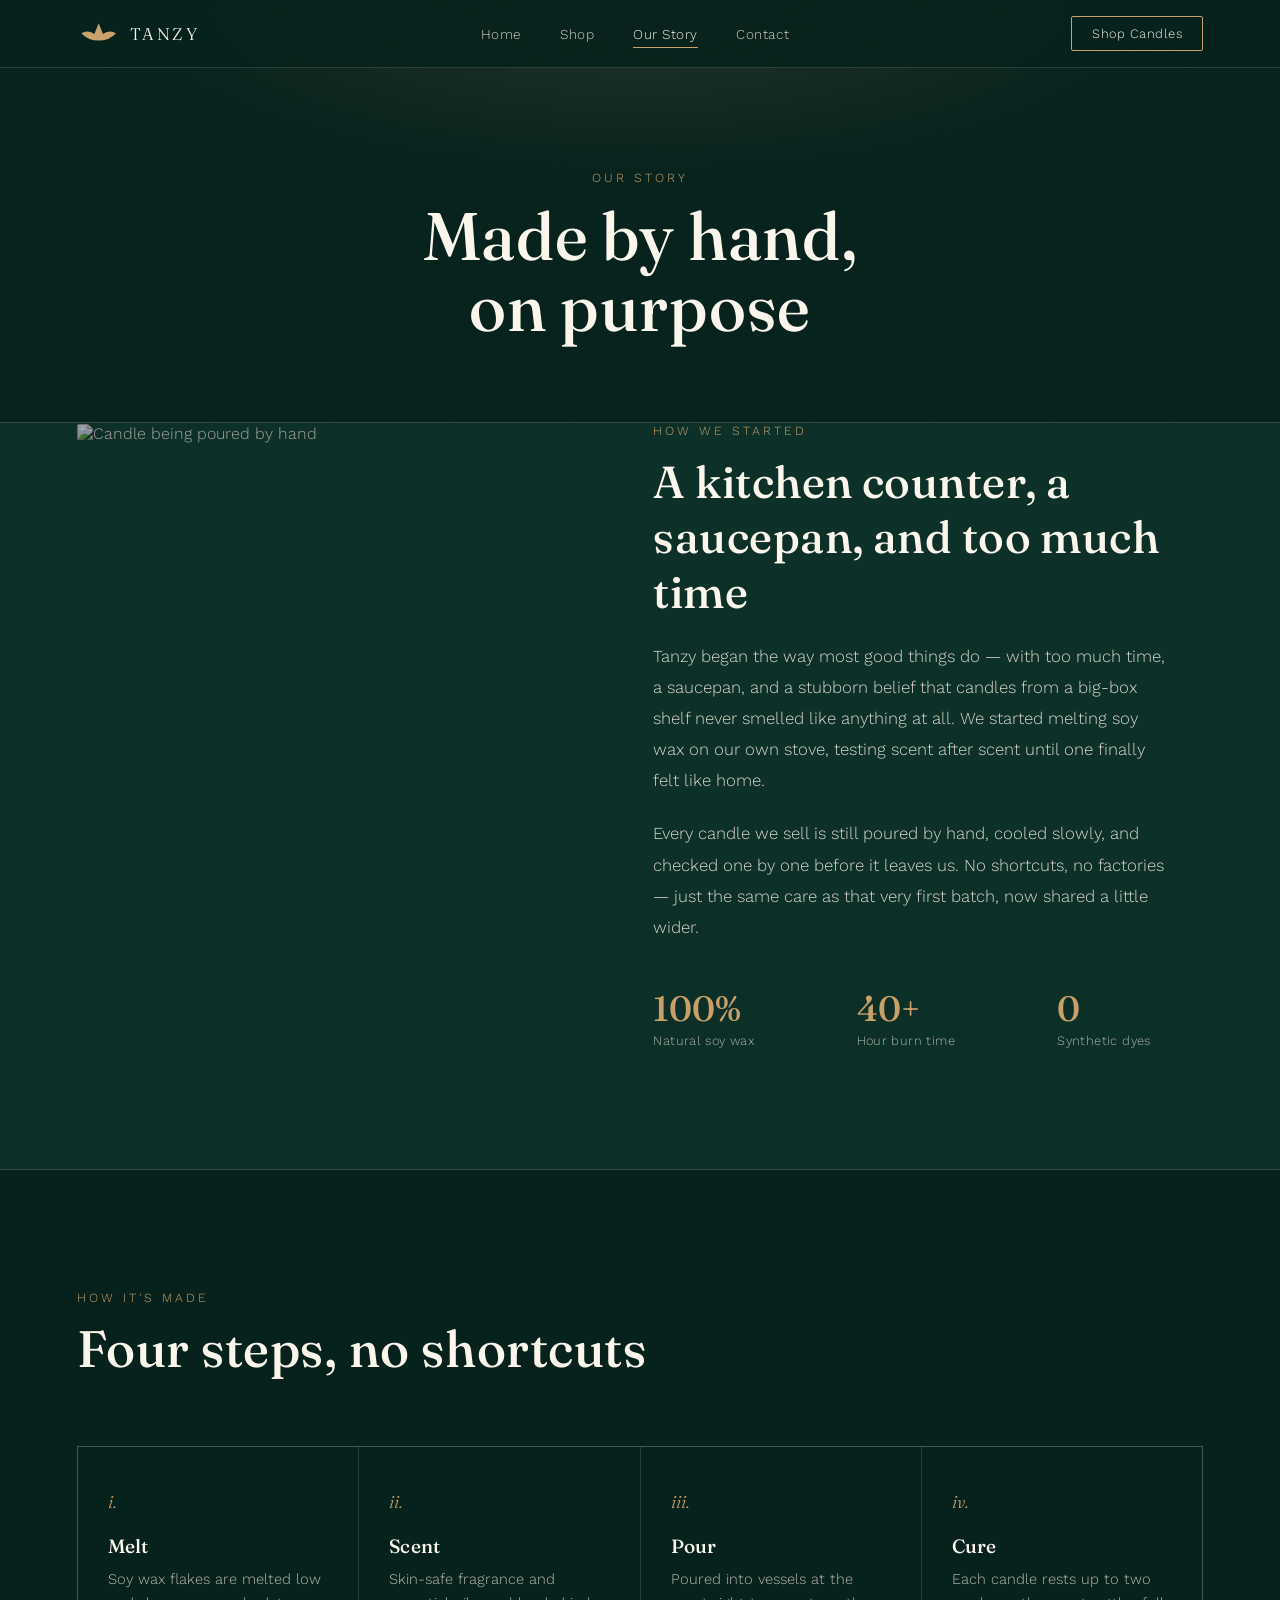
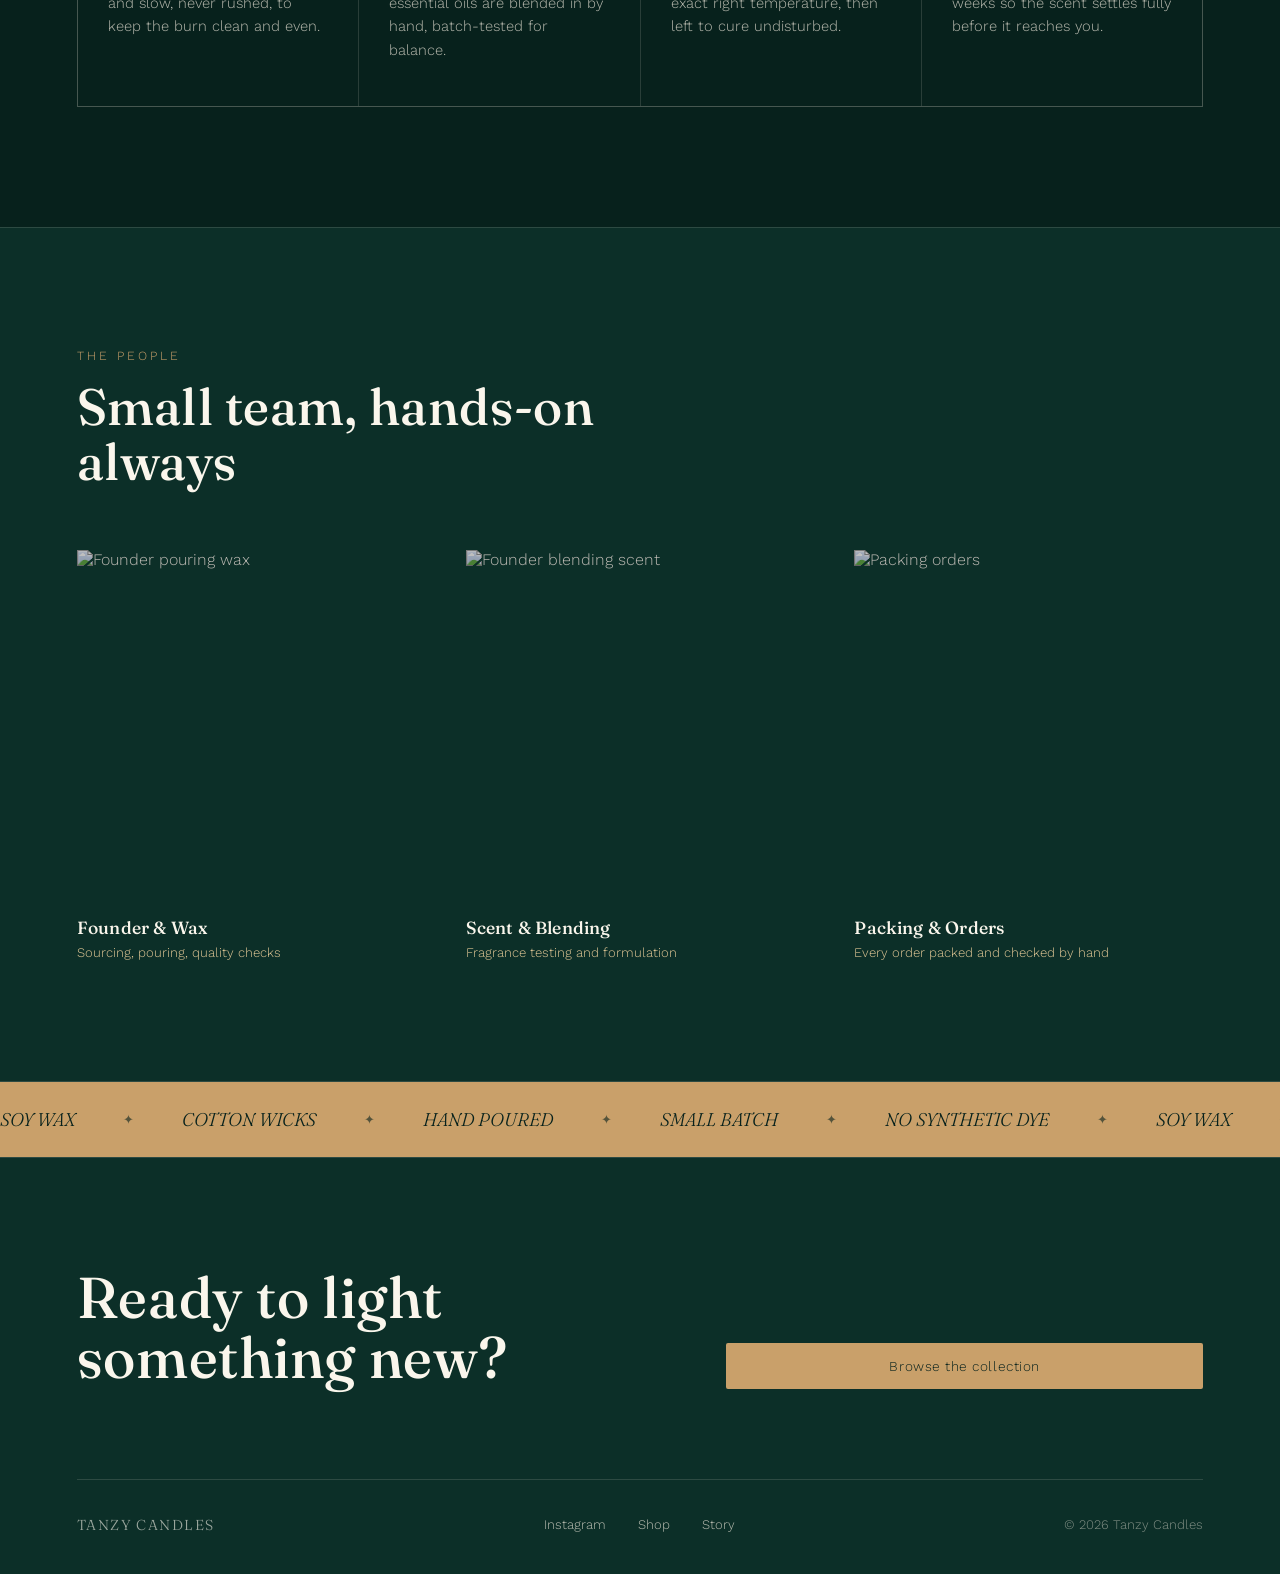
==== about.html @ 4bee4db2 "initial commit" ====
<!DOCTYPE html>
<html lang="en">
<head>
<meta charset="UTF-8">
<meta name="viewport" content="width=device-width, initial-scale=1.0">
<title>Our Story — Tanzy Candles</title>
<link rel="preconnect" href="https://fonts.googleapis.com">
<link href="https://fonts.googleapis.com/css2?family=Fraunces:opsz,wght@9..144,300;9..144,400;9..144,500;9..144,600&family=Work+Sans:wght@300;400;500&display=swap" rel="stylesheet">
<link rel="stylesheet" href="style.css">
</head>
<body>
<div class="grain"></div>

<nav id="nav" class="solid">
  <div class="brand">
    <svg viewBox="0 0 100 60" fill="none" xmlns="http://www.w3.org/2000/svg"><path d="M50 5 L60 30 Q75 20 90 28 Q75 45 50 45 Q25 45 10 28 Q25 20 40 30 Z" fill="#c9a06a"/></svg>
    TANZY
  </div>
  <div class="navlinks">
    <a href="index.html">Home</a>
    <a href="shop.html">Shop</a>
    <a href="about.html" class="active">Our Story</a>
    <a href="contact.html">Contact</a>
  </div>
  <a class="navcta" href="shop.html">Shop Candles</a>
</nav>

<div class="pagehead">
  <div class="kicker">OUR STORY</div>
  <h1>Made by hand,<br>on purpose</h1>
</div>

<section class="story" style="padding-top:0;">
  <div class="story-visual">
    <img src="https://picsum.photos/seed/tanzy-workshop/800/1000" alt="Candle being poured by hand">
  </div>
  <div class="story-copy">
    <div class="kicker">HOW WE STARTED</div>
    <h2 style="font-size:clamp(2rem,3.6vw,2.8rem);">A kitchen counter, a saucepan, and too much time</h2>
    <p>Tanzy began the way most good things do — with too much time, a saucepan, and a stubborn belief that candles from a big-box shelf never smelled like anything at all. We started melting soy wax on our own stove, testing scent after scent until one finally felt like home.</p>
    <p>Every candle we sell is still poured by hand, cooled slowly, and checked one by one before it leaves us. No shortcuts, no factories — just the same care as that very first batch, now shared a little wider.</p>
    <div class="story-stats">
      <div class="stat"><b>100%</b><span>Natural soy wax</span></div>
      <div class="stat"><b>40+</b><span>Hour burn time</span></div>
      <div class="stat"><b>0</b><span>Synthetic dyes</span></div>
    </div>
  </div>
</section>

<section id="process">
  <div class="section-head">
    <div class="kicker">HOW IT'S MADE</div>
    <h2>Four steps, no shortcuts</h2>
  </div>
  <div class="process-grid">
    <div class="process-item">
      <span class="process-num">i.</span>
      <h3>Melt</h3>
      <p>Soy wax flakes are melted low and slow, never rushed, to keep the burn clean and even.</p>
    </div>
    <div class="process-item">
      <span class="process-num">ii.</span>
      <h3>Scent</h3>
      <p>Skin-safe fragrance and essential oils are blended in by hand, batch-tested for balance.</p>
    </div>
    <div class="process-item">
      <span class="process-num">iii.</span>
      <h3>Pour</h3>
      <p>Poured into vessels at the exact right temperature, then left to cure undisturbed.</p>
    </div>
    <div class="process-item">
      <span class="process-num">iv.</span>
      <h3>Cure</h3>
      <p>Each candle rests up to two weeks so the scent settles fully before it reaches you.</p>
    </div>
  </div>
</section>

<section style="background:var(--pine); border-top:1px solid var(--line); border-bottom:1px solid var(--line);">
  <div class="section-head">
    <div class="kicker">THE PEOPLE</div>
    <h2>Small team, hands-on always</h2>
  </div>
  <div class="team-grid">
    <div class="team-card">
      <img src="https://picsum.photos/seed/tanzy-founder1/500/500" alt="Founder pouring wax">
      <h3>Founder & Wax</h3>
      <span>Sourcing, pouring, quality checks</span>
    </div>
    <div class="team-card">
      <img src="https://picsum.photos/seed/tanzy-founder2/500/500" alt="Founder blending scent">
      <h3>Scent & Blending</h3>
      <span>Fragrance testing and formulation</span>
    </div>
    <div class="team-card">
      <img src="https://picsum.photos/seed/tanzy-founder3/500/500" alt="Packing orders">
      <h3>Packing & Orders</h3>
      <span>Every order packed and checked by hand</span>
    </div>
  </div>
</section>

<div class="strip">
  <div class="strip-track">
    <span>SOY WAX</span><span>COTTON WICKS</span><span>HAND POURED</span><span>SMALL BATCH</span><span>NO SYNTHETIC DYE</span>
    <span>SOY WAX</span><span>COTTON WICKS</span><span>HAND POURED</span><span>SMALL BATCH</span><span>NO SYNTHETIC DYE</span>
  </div>
</div>

<footer>
  <div class="footer-cta">
    <h2>Ready to light<br>something new?</h2>
    <div class="footer-form">
      <a href="shop.html" class="btn-solid" style="text-align:center;">Browse the collection</a>
    </div>
  </div>
  <div class="footer-bottom">
    <div class="footer-brand">TANZY CANDLES</div>
    <div class="footer-links">
      <a href="https://www.instagram.com/tanzy_candle/" target="_blank" rel="noopener">Instagram</a>
      <a href="shop.html">Shop</a>
      <a href="about.html">Story</a>
    </div>
    <div class="footer-links" style="opacity:0.5;">© 2026 Tanzy Candles</div>
  </div>
</footer>

<script>
  const nav = document.getElementById('nav');
  window.addEventListener('scroll', () => nav.classList.toggle('scrolled', window.scrollY > 40));
</script>
</body>
</html>
---- style.css ----
:root{
  --pine-deep:#07211c;
  --pine:#0c2f28;
  --pine-light:#154438;
  --gold:#c9a06a;
  --gold-soft:#e2c896;
  --cream:#f4ede0;
  --ivory:#faf6ec;
  --ember:#d9793f;
  --line: rgba(244,237,224,0.14);
}
*{margin:0;padding:0;box-sizing:border-box;}
html{scroll-behavior:smooth;}
body{
  background:var(--pine-deep);
  color:var(--ivory);
  font-family:'Work Sans', sans-serif;
  font-weight:300;
  overflow-x:hidden;
}
h1,h2,h3,.display{
  font-family:'Fraunces', serif;
  font-weight:500;
  letter-spacing:0.01em;
}
a{color:inherit;text-decoration:none;}
img{max-width:100%;display:block;}
@media (prefers-reduced-motion: reduce){
  *{animation-duration:0.01ms !important; transition-duration:0.01ms !important;}
}

.grain{
  position:fixed; inset:0; pointer-events:none; z-index:999;
  opacity:0.05; mix-blend-mode:overlay;
  background-image:url("data:image/svg+xml,%3Csvg xmlns='http://www.w3.org/2000/svg' width='120' height='120'%3E%3Cfilter id='n'%3E%3CfeTurbulence type='fractalNoise' baseFrequency='0.9' numOctaves='2' stitchTiles='stitch'/%3E%3C/filter%3E%3Crect width='100%25' height='100%25' filter='url(%23n)'/%3E%3C/svg%3E");
}

/* ---------- nav ---------- */
nav{
  position:fixed; top:0; left:0; right:0; z-index:100;
  display:flex; align-items:center; justify-content:space-between;
  padding:26px 6vw;
  transition:background .4s ease, padding .4s ease, border-color .4s ease;
  border-bottom:1px solid transparent;
}
nav.scrolled, nav.solid{
  background:rgba(7,33,28,0.92);
  backdrop-filter:blur(10px);
  padding:16px 6vw;
  border-color:var(--line);
}
.brand{display:flex;align-items:center;gap:10px;font-family:'Fraunces',serif;font-size:1.05rem;letter-spacing:0.14em;}
.brand svg{height:26px;width:auto;}
.navlinks{display:flex;gap:2.4rem;font-size:0.85rem;letter-spacing:0.04em;color:var(--cream);}
.navlinks a{position:relative;opacity:0.85;transition:opacity .3s;}
.navlinks a:hover, .navlinks a.active{opacity:1;}
.navlinks a::after{content:'';position:absolute;left:0;bottom:-6px;width:0;height:1px;background:var(--gold);transition:width .3s ease;}
.navlinks a:hover::after, .navlinks a.active::after{width:100%;}
.navcta{border:1px solid var(--gold); padding:9px 20px; font-size:0.8rem; letter-spacing:0.04em; border-radius:2px; transition:background .3s, color .3s; display:flex; align-items:center; gap:8px;}
.navcta:hover{background:var(--gold); color:var(--pine-deep);}
.cart-count{font-size:0.7rem; background:var(--gold); color:var(--pine-deep); border-radius:50%; width:16px; height:16px; display:flex; align-items:center; justify-content:center;}
.navcta:hover .cart-count{background:var(--pine-deep); color:var(--gold);}

@media (max-width: 860px){ .navlinks{display:none;} }

/* ---------- page header (non-home pages) ---------- */
.pagehead{
  padding:170px 6vw 80px;
  background:radial-gradient(60% 60% at 50% 0%, rgba(201,160,106,0.14), transparent 70%);
  text-align:center;
}
.kicker{font-size:0.78rem; letter-spacing:0.24em; color:var(--gold); margin-bottom:16px;}
.pagehead h1{font-size:clamp(2.4rem,6vw,4.2rem); line-height:1.05;}
.pagehead p{max-width:520px; margin:18px auto 0; color:var(--cream); opacity:0.8; line-height:1.7;}
.crumb{font-size:0.78rem; color:var(--cream); opacity:0.55; margin-bottom:18px; letter-spacing:0.03em;}
.crumb a:hover{color:var(--gold); opacity:1;}

/* ---------- buttons ---------- */
.btn-solid{
  background:var(--gold); color:var(--pine-deep); padding:15px 32px;
  font-size:0.85rem; letter-spacing:0.04em; border-radius:2px;
  transition:transform .35s ease, box-shadow .35s ease; display:inline-block; border:none; cursor:pointer;
  font-family:'Work Sans',sans-serif;
}
.btn-solid:hover{transform:translateY(-2px); box-shadow:0 10px 26px rgba(201,160,106,0.25);}
.btn-outline{
  border:1px solid var(--line); color:var(--ivory); padding:15px 32px;
  font-size:0.85rem; letter-spacing:0.04em; border-radius:2px;
  transition:border-color .35s ease, background .35s ease; display:inline-block;
}
.btn-outline:hover{border-color:var(--gold); background:rgba(201,160,106,0.08);}

/* ---------- section shell ---------- */
section{padding:120px 6vw; position:relative;}
.section-head{max-width:640px;}
.section-head h2{font-size:clamp(2.1rem,4.4vw,3.2rem); line-height:1.08; color:var(--ivory);}

/* ---------- shop grid ---------- */
.filters{display:flex; gap:12px; flex-wrap:wrap; margin:44px 0 56px; border-bottom:1px solid var(--line); padding-bottom:30px;}
.filter-btn{
  border:1px solid var(--line); padding:9px 18px; font-size:0.8rem; letter-spacing:0.03em;
  border-radius:20px; color:var(--cream); opacity:0.8; transition:all .3s ease; cursor:pointer;
  background:transparent; font-family:'Work Sans',sans-serif;
}
.filter-btn:hover{opacity:1; border-color:var(--gold);}
.filter-btn.active{background:var(--gold); color:var(--pine-deep); border-color:var(--gold); opacity:1;}

.shop-grid{display:grid; grid-template-columns:repeat(3,1fr); gap:2px; background:var(--line);}
.pcard{
  background:var(--pine-deep); position:relative; overflow:hidden; display:block;
}
.pcard .pimg{position:relative; aspect-ratio:4/5; overflow:hidden;}
.pcard .pimg img{width:100%; height:100%; object-fit:cover; filter:saturate(0.85) brightness(0.72);
  transition:transform .7s cubic-bezier(.19,1,.22,1), filter .5s ease;}
.pcard:hover .pimg img{transform:scale(1.06); filter:saturate(1) brightness(0.8);}
.pcard .pimg::after{content:''; position:absolute; inset:0; background:linear-gradient(180deg, rgba(7,33,28,0) 40%, rgba(7,33,28,0.85) 100%);}
.pcard .pinfo{padding:22px 22px 26px;}
.pcard h3{font-size:1.2rem; margin-bottom:6px;}
.pcard .scent{font-size:0.8rem; color:var(--gold-soft); margin-bottom:12px; display:block;}
.pcard .prow{display:flex; justify-content:space-between; align-items:center;}
.pcard .price{font-size:0.9rem; color:var(--cream); opacity:0.85;}
.pcard .addbtn{
  font-size:0.75rem; letter-spacing:0.03em; border:1px solid var(--line); padding:7px 14px; border-radius:20px;
  transition:all .3s ease; background:none; color:var(--ivory); cursor:pointer; font-family:'Work Sans',sans-serif;
}
.pcard .addbtn:hover{border-color:var(--gold); background:var(--gold); color:var(--pine-deep);}

@media (max-width:860px){ .shop-grid{grid-template-columns:1fr 1fr;} }
@media (max-width:540px){ .shop-grid{grid-template-columns:1fr;} }

/* ---------- product detail ---------- */
.product-view{
  display:grid; grid-template-columns:1fr 1fr; gap:6vw; padding:150px 6vw 100px; align-items:start;
}
.product-gallery{position:sticky; top:110px;}
.product-gallery .main{aspect-ratio:4/5; overflow:hidden; border:1px solid var(--line); position:relative;}
.product-gallery .main img{width:100%; height:100%; object-fit:cover; filter:saturate(0.9) brightness(0.78);}
.product-gallery .thumbs{display:flex; gap:10px; margin-top:10px;}
.product-gallery .thumbs img{width:64px; height:64px; object-fit:cover; border:1px solid var(--line); cursor:pointer; filter:saturate(0.85) brightness(0.7); transition:border-color .3s;}
.product-gallery .thumbs img:hover{border-color:var(--gold);}
.product-info .scent{color:var(--gold-soft); font-size:0.9rem; margin:10px 0 20px; display:block;}
.product-info h1{font-size:clamp(2rem,3.6vw,2.8rem);}
.product-info .price{font-family:'Fraunces',serif; font-size:1.6rem; color:var(--gold); margin:20px 0;}
.product-info .desc{color:var(--cream); opacity:0.85; line-height:1.8; max-width:52ch; margin-bottom:30px;}
.meta-row{display:flex; gap:3rem; padding:26px 0; border-top:1px solid var(--line); border-bottom:1px solid var(--line); margin-bottom:30px;}
.meta-row div span{display:block; font-size:0.75rem; color:var(--cream); opacity:0.6; margin-bottom:6px; letter-spacing:0.03em;}
.meta-row div b{font-family:'Fraunces',serif; font-weight:500; font-size:1.1rem;}
.notes-table{margin-bottom:34px;}
.notes-table .nrow{display:flex; justify-content:space-between; padding:14px 0; border-bottom:1px solid var(--line); font-size:0.92rem;}
.notes-table .nrow span:first-child{color:var(--gold-soft); letter-spacing:0.05em; font-size:0.78rem;}
.notes-table .nrow span:last-child{color:var(--cream); text-align:right;}
.qty-row{display:flex; align-items:center; gap:20px; margin-top:10px;}
.qty-box{display:flex; align-items:center; border:1px solid var(--line); border-radius:2px;}
.qty-box button{background:none; border:none; color:var(--ivory); width:38px; height:44px; font-size:1.1rem; cursor:pointer;}
.qty-box span{width:32px; text-align:center; font-size:0.95rem;}
.added-msg{font-size:0.8rem; color:var(--gold); margin-top:14px; opacity:0; transition:opacity .3s;}
.added-msg.show{opacity:1;}

/* related */
.related h2{font-size:1.8rem; margin-bottom:36px;}

/* ---------- about page ---------- */
.story{
  display:grid; grid-template-columns:1fr 1.1fr; gap:6vw; align-items:center;
  background:var(--pine); border-top:1px solid var(--line); border-bottom:1px solid var(--line);
}
.story-visual{position:relative; aspect-ratio:4/5; border-radius:2px; overflow:hidden;}
.story-visual img{width:100%; height:100%; object-fit:cover; filter:saturate(0.85) brightness(0.65);}
.story-copy p{font-size:1.05rem; line-height:1.85; color:var(--cream); opacity:0.88; margin-top:22px; max-width:52ch;}
.story-stats{display:flex; gap:8vw; margin-top:44px; flex-wrap:wrap;}
.stat b{display:block; font-family:'Fraunces',serif; font-size:2.2rem; color:var(--gold); font-weight:500;}
.stat span{font-size:0.8rem; color:var(--cream); opacity:0.7; letter-spacing:0.03em;}

.process-grid{margin-top:70px; display:grid; grid-template-columns:repeat(4,1fr); gap:1px; background:var(--line); border:1px solid var(--line);}
.process-item{background:var(--pine-deep); padding:44px 30px; transition:background .35s ease;}
.process-item:hover{background:var(--pine);}
.process-num{font-family:'Fraunces',serif; font-style:italic; color:var(--gold); font-size:1.1rem; margin-bottom:22px; display:block;}
.process-item h3{font-size:1.2rem; margin-bottom:10px; font-weight:500;}
.process-item p{font-size:0.92rem; line-height:1.6; color:var(--cream); opacity:0.75;}

.team-grid{display:grid; grid-template-columns:repeat(3,1fr); gap:40px; margin-top:60px;}
.team-card img{aspect-ratio:1; object-fit:cover; filter:saturate(0.85) brightness(0.75); margin-bottom:18px;}
.team-card h3{font-size:1.1rem; margin-bottom:4px;}
.team-card span{font-size:0.82rem; color:var(--gold-soft);}

@media (max-width:860px){ .story{grid-template-columns:1fr;} .process-grid{grid-template-columns:1fr 1fr;} .team-grid{grid-template-columns:1fr;} .product-view{grid-template-columns:1fr; padding-top:120px;} .product-gallery{position:static;} }
@media (max-width:540px){ .process-grid{grid-template-columns:1fr;} section{padding:90px 6vw;} .meta-row{gap:1.6rem; flex-wrap:wrap;} }

/* ---------- ingredients strip ---------- */
.strip{background:var(--gold); color:var(--pine-deep); padding:26px 0; overflow:hidden; white-space:nowrap;}
.strip-track{display:inline-flex; gap:3rem; animation:scroll 26s linear infinite;}
.strip-track span{font-family:'Fraunces',serif; font-style:italic; font-size:1.15rem; display:inline-flex; align-items:center; gap:3rem;}
.strip-track span::after{content:'✦'; font-style:normal; font-size:0.8rem; opacity:0.6;}
@keyframes scroll{from{transform:translateX(0);} to{transform:translateX(-50%);}}

/* ---------- contact ---------- */
.contact-wrap{display:grid; grid-template-columns:1fr 1fr; gap:6vw; padding-top:20px;}
.contact-form{display:flex; flex-direction:column; gap:20px;}
.field label{display:block; font-size:0.78rem; letter-spacing:0.05em; color:var(--gold-soft); margin-bottom:8px;}
.field input, .field textarea{
  width:100%; background:transparent; border:none; border-bottom:1px solid var(--line);
  padding:12px 2px; color:var(--ivory); font-family:'Work Sans',sans-serif; font-size:0.95rem;
  outline:none; transition:border-color .3s; resize:none;
}
.field input::placeholder, .field textarea::placeholder{color:rgba(244,237,224,0.35);}
.field input:focus, .field textarea:focus{border-color:var(--gold);}
.contact-info{border-left:1px solid var(--line); padding-left:5vw;}
.info-block{margin-bottom:36px;}
.info-block span{display:block; font-size:0.78rem; letter-spacing:0.05em; color:var(--gold-soft); margin-bottom:8px;}
.info-block b{font-family:'Fraunces',serif; font-size:1.15rem; font-weight:500;}
.form-success{margin-top:16px; font-size:0.85rem; color:var(--gold); opacity:0; transition:opacity .3s;}
.form-success.show{opacity:1;}
@media (max-width:860px){ .contact-wrap{grid-template-columns:1fr;} .contact-info{border-left:none; padding-left:0; border-top:1px solid var(--line); padding-top:40px;} }

/* ---------- testimonial ---------- */
.testimonial{background:var(--pine-deep); text-align:center; max-width:820px; margin:0 auto;}
.testimonial q{display:block; font-family:'Fraunces',serif; font-weight:400; font-style:italic; font-size:clamp(1.5rem,3vw,2.1rem); line-height:1.5; color:var(--ivory); quotes:none;}
.testimonial cite{display:block; margin-top:26px; font-style:normal; font-size:0.85rem; letter-spacing:0.05em; color:var(--gold);}

/* ---------- footer ---------- */
footer{background:var(--pine); border-top:1px solid var(--line); padding:110px 6vw 40px;}
.footer-cta{display:grid; grid-template-columns:1.2fr 1fr; gap:6vw; align-items:end; padding-bottom:90px; border-bottom:1px solid var(--line);}
.footer-cta h2{font-size:clamp(2.2rem,5vw,3.6rem); line-height:1.05; color:var(--ivory);}
.footer-form{display:flex; flex-direction:column; gap:14px;}
.footer-form input{background:transparent; border:none; border-bottom:1px solid var(--line); padding:12px 2px; color:var(--ivory); font-family:'Work Sans',sans-serif; font-size:0.95rem; outline:none; transition:border-color .3s;}
.footer-form input::placeholder{color:rgba(244,237,224,0.4);}
.footer-form input:focus{border-color:var(--gold);}
.footer-bottom{display:flex; justify-content:space-between; align-items:center; padding-top:36px; flex-wrap:wrap; gap:20px;}
.footer-links{display:flex; gap:2rem; font-size:0.82rem; color:var(--cream); opacity:0.75;}
.footer-links a:hover{color:var(--gold); opacity:1;}
.footer-brand{font-family:'Fraunces',serif; font-size:0.9rem; letter-spacing:0.1em; opacity:0.6;}
@media (max-width:860px){ .footer-cta{grid-template-columns:1fr; gap:40px;} }
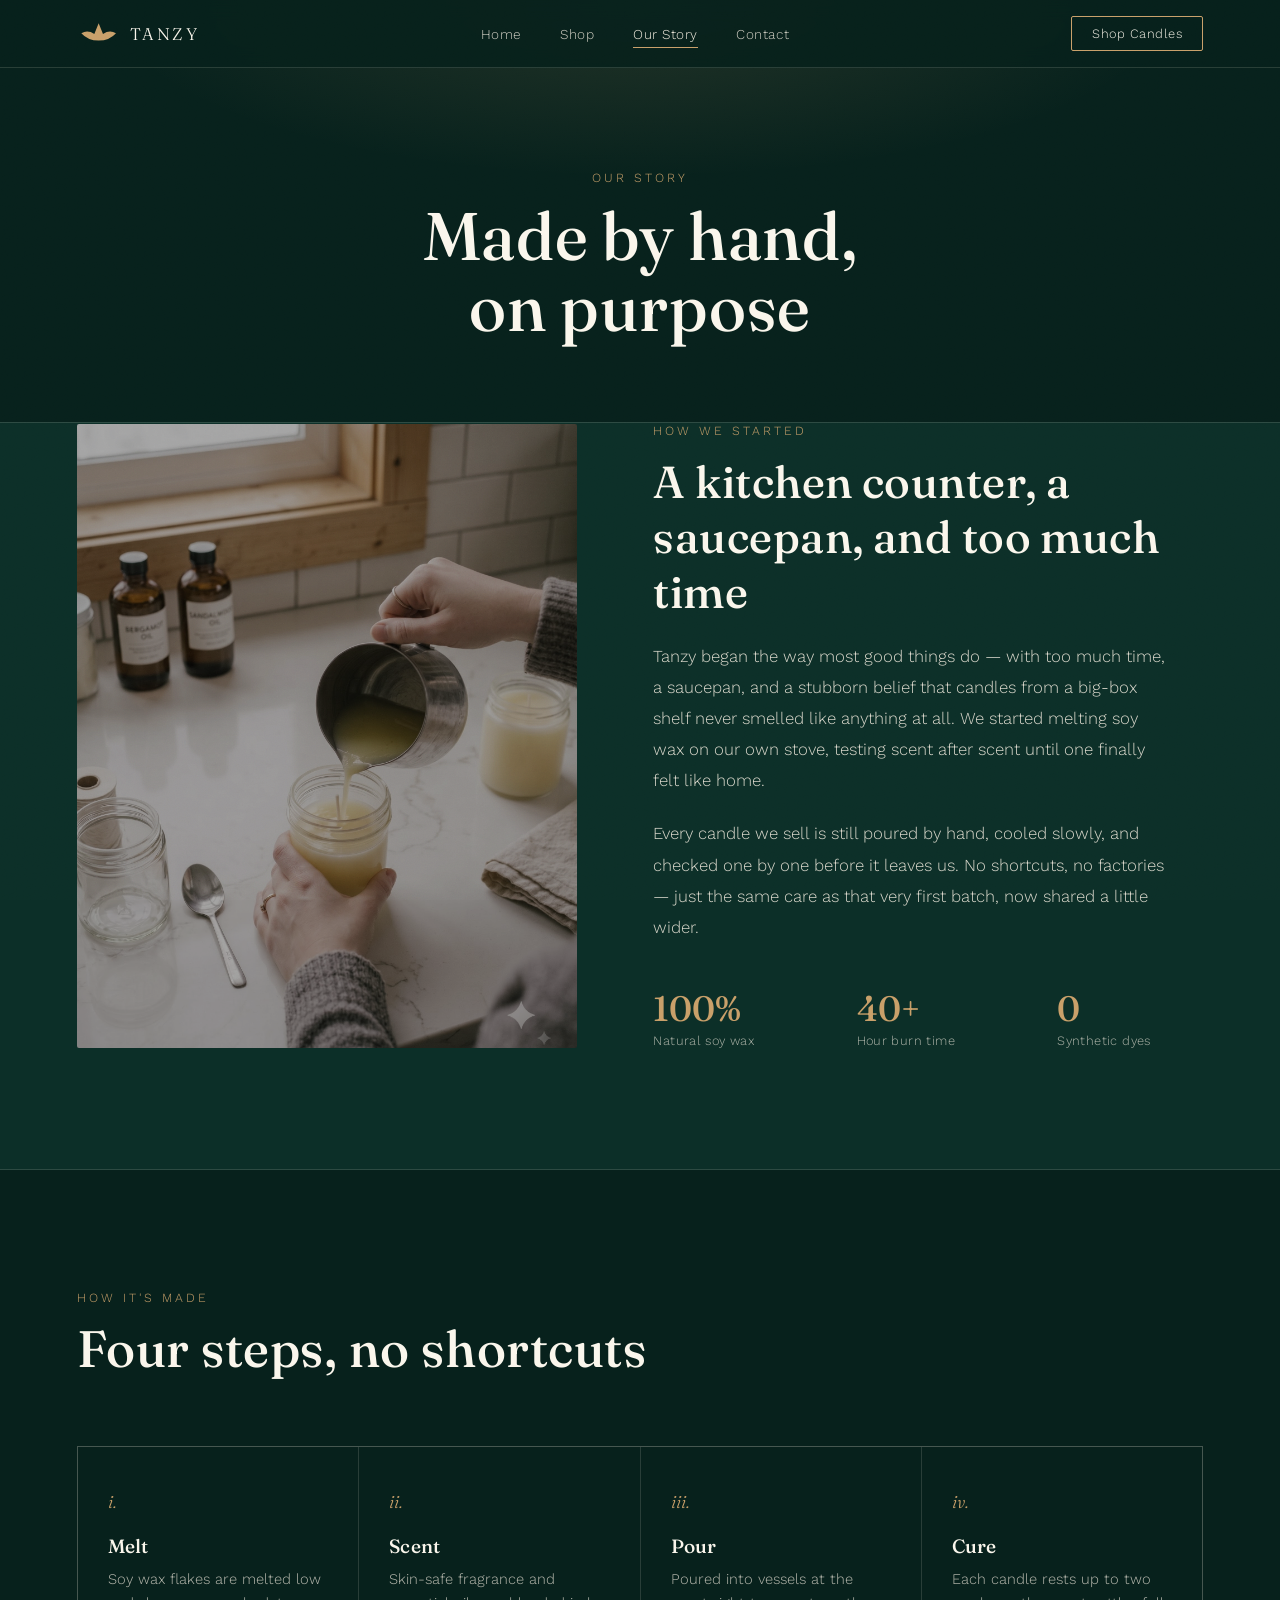
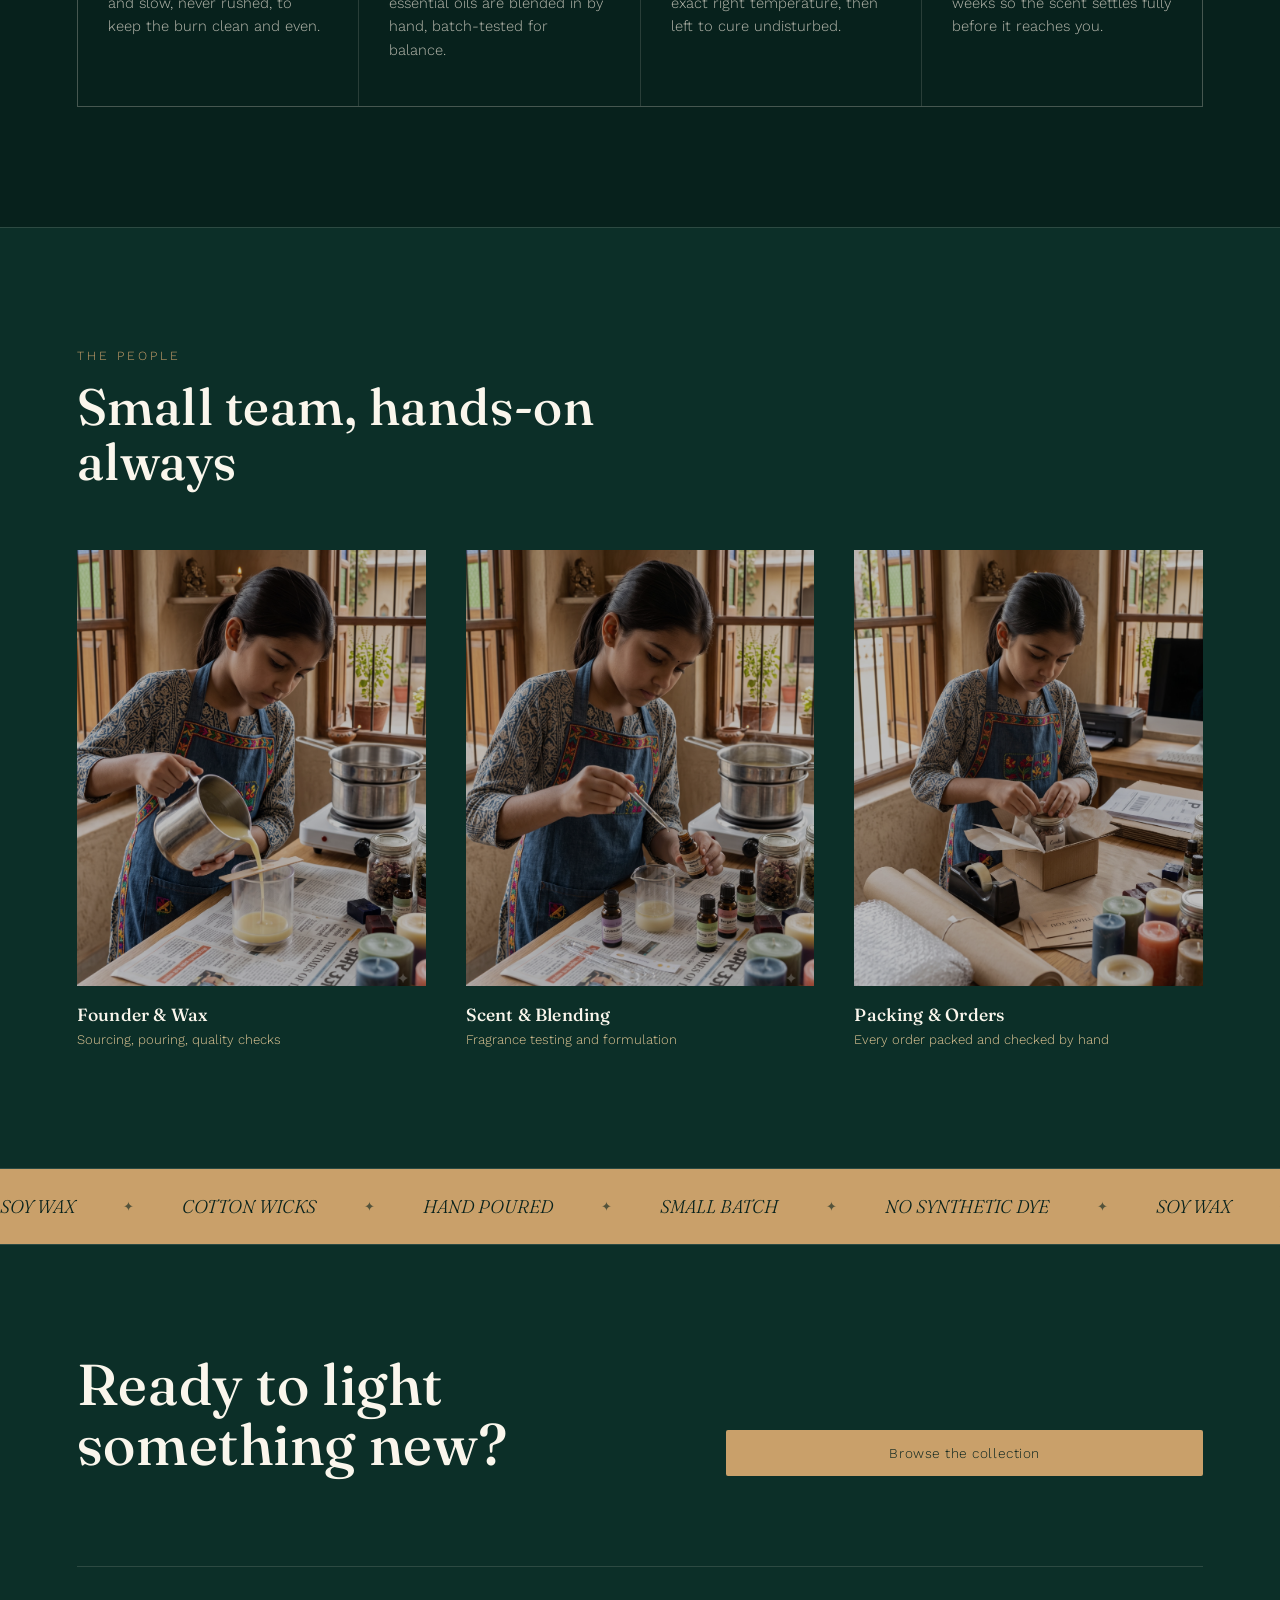
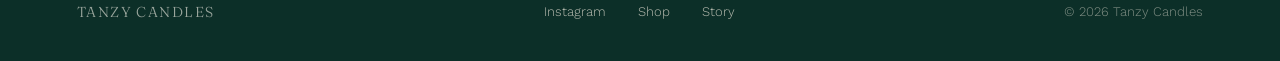
==== commit 9070a2ac: "images added" ====
--- a/about.html
+++ b/about.html
@@ -1,133 +1,202 @@
-<!DOCTYPE html>
+<!doctype html>
 <html lang="en">
+
 <head>
-<meta charset="UTF-8">
-<meta name="viewport" content="width=device-width, initial-scale=1.0">
-<title>Our Story — Tanzy Candles</title>
-<link rel="preconnect" href="https://fonts.googleapis.com">
-<link href="https://fonts.googleapis.com/css2?family=Fraunces:opsz,wght@9..144,300;9..144,400;9..144,500;9..144,600&family=Work+Sans:wght@300;400;500&display=swap" rel="stylesheet">
-<link rel="stylesheet" href="style.css">
+    <meta charset="UTF-8" />
+    <meta name="viewport" content="width=device-width, initial-scale=1.0" />
+    <title>Our Story — Tanzy Candles</title>
+    <link rel="icon" type="image/svg+xml" href="favicon.svg" />
+    <link rel="canonical" href="https://rohit-singh-git.github.io/Tanzy-Candle/about.html" />
+    <meta name="description"
+        content="The story behind Tanzy Candles — handpoured, slow-burning soy wax candles crafted with care." />
+    <meta name="robots" content="index, follow" />
+
+    <meta property="og:type" content="website" />
+    <meta property="og:title" content="Our Story — Tanzy Candles" />
+    <meta property="og:description"
+        content="The story behind Tanzy Candles — handpoured, slow-burning soy wax candles crafted with care." />
+    <meta property="og:url" content="https://rohit-singh-git.github.io/Tanzy-Candle/about.html" />
+    <meta property="og:image"
+        content="https://rohit-singh-git.github.io/Tanzy-Candle/images/Mango-cheesecake-bliss-Candle/1.jpeg" />
+    <meta property="og:site_name" content="Tanzy Candles" />
+
+    <meta name="twitter:card" content="summary_large_image" />
+    <meta name="twitter:title" content="Our Story — Tanzy Candles" />
+    <meta name="twitter:description"
+        content="The story behind Tanzy Candles — handpoured, slow-burning soy wax candles crafted with care." />
+    <meta name="twitter:image"
+        content="https://rohit-singh-git.github.io/Tanzy-Candle/images/Mango-cheesecake-bliss-Candle/1.jpeg" />
+    <link rel="preconnect" href="https://fonts.googleapis.com" />
+    <link
+        href="https://fonts.googleapis.com/css2?family=Fraunces:opsz,wght@9..144,300;9..144,400;9..144,500;9..144,600&family=Work+Sans:wght@300;400;500&display=swap"
+        rel="stylesheet" />
+    <link rel="stylesheet" href="style.css" />
 </head>
+
 <body>
-<div class="grain"></div>
-
-<nav id="nav" class="solid">
-  <div class="brand">
-    <svg viewBox="0 0 100 60" fill="none" xmlns="http://www.w3.org/2000/svg"><path d="M50 5 L60 30 Q75 20 90 28 Q75 45 50 45 Q25 45 10 28 Q25 20 40 30 Z" fill="#c9a06a"/></svg>
-    TANZY
-  </div>
-  <div class="navlinks">
-    <a href="index.html">Home</a>
-    <a href="shop.html">Shop</a>
-    <a href="about.html" class="active">Our Story</a>
-    <a href="contact.html">Contact</a>
-  </div>
-  <a class="navcta" href="shop.html">Shop Candles</a>
-</nav>
-
-<div class="pagehead">
-  <div class="kicker">OUR STORY</div>
-  <h1>Made by hand,<br>on purpose</h1>
-</div>
-
-<section class="story" style="padding-top:0;">
-  <div class="story-visual">
-    <img src="https://picsum.photos/seed/tanzy-workshop/800/1000" alt="Candle being poured by hand">
-  </div>
-  <div class="story-copy">
-    <div class="kicker">HOW WE STARTED</div>
-    <h2 style="font-size:clamp(2rem,3.6vw,2.8rem);">A kitchen counter, a saucepan, and too much time</h2>
-    <p>Tanzy began the way most good things do — with too much time, a saucepan, and a stubborn belief that candles from a big-box shelf never smelled like anything at all. We started melting soy wax on our own stove, testing scent after scent until one finally felt like home.</p>
-    <p>Every candle we sell is still poured by hand, cooled slowly, and checked one by one before it leaves us. No shortcuts, no factories — just the same care as that very first batch, now shared a little wider.</p>
-    <div class="story-stats">
-      <div class="stat"><b>100%</b><span>Natural soy wax</span></div>
-      <div class="stat"><b>40+</b><span>Hour burn time</span></div>
-      <div class="stat"><b>0</b><span>Synthetic dyes</span></div>
+    <div class="grain"></div>
+
+    <nav id="nav" class="solid">
+        <a href="/index.html">
+
+            <div class="brand">
+                <svg viewBox="0 0 100 60" fill="none" xmlns="http://www.w3.org/2000/svg">
+                    <path d="M50 5 L60 30 Q75 20 90 28 Q75 45 50 45 Q25 45 10 28 Q25 20 40 30 Z" fill="#c9a06a" />
+                </svg>
+                TANZY
+            </div>
+        </a>
+        <div class="navlinks">
+            <a href="index.html">Home</a>
+            <a href="shop.html">Shop</a>
+            <a href="about.html" class="active">Our Story</a>
+            <a href="contact.html">Contact</a>
+        </div>
+        <a class="navcta" href="shop.html">Shop Candles</a>
+    </nav>
+
+    <div class="pagehead">
+        <div class="kicker">OUR STORY</div>
+        <h1>Made by hand,<br />on purpose</h1>
     </div>
-  </div>
-</section>
-
-<section id="process">
-  <div class="section-head">
-    <div class="kicker">HOW IT'S MADE</div>
-    <h2>Four steps, no shortcuts</h2>
-  </div>
-  <div class="process-grid">
-    <div class="process-item">
-      <span class="process-num">i.</span>
-      <h3>Melt</h3>
-      <p>Soy wax flakes are melted low and slow, never rushed, to keep the burn clean and even.</p>
+
+    <section class="story" style="padding-top: 0">
+        <div class="story-visual">
+            <img src="./images/extra/candle-pour-kitchen.jpeg" alt="Candle being poured by hand" />
+        </div>
+        <div class="story-copy">
+            <div class="kicker">HOW WE STARTED</div>
+            <h2 style="font-size: clamp(2rem, 3.6vw, 2.8rem)">
+                A kitchen counter, a saucepan, and too much time
+            </h2>
+            <p>
+                Tanzy began the way most good things do — with too much
+                time, a saucepan, and a stubborn belief that candles from a
+                big-box shelf never smelled like anything at all. We started
+                melting soy wax on our own stove, testing scent after scent
+                until one finally felt like home.
+            </p>
+            <p>
+                Every candle we sell is still poured by hand, cooled slowly,
+                and checked one by one before it leaves us. No shortcuts, no
+                factories — just the same care as that very first batch, now
+                shared a little wider.
+            </p>
+            <div class="story-stats">
+                <div class="stat">
+                    <b>100%</b><span>Natural soy wax</span>
+                </div>
+                <div class="stat">
+                    <b>40+</b><span>Hour burn time</span>
+                </div>
+                <div class="stat"><b>0</b><span>Synthetic dyes</span></div>
+            </div>
+        </div>
+    </section>
+
+    <section id="process">
+        <div class="section-head">
+            <div class="kicker">HOW IT'S MADE</div>
+            <h2>Four steps, no shortcuts</h2>
+        </div>
+        <div class="process-grid">
+            <div class="process-item">
+                <span class="process-num">i.</span>
+                <h3>Melt</h3>
+                <p>
+                    Soy wax flakes are melted low and slow, never rushed, to
+                    keep the burn clean and even.
+                </p>
+            </div>
+            <div class="process-item">
+                <span class="process-num">ii.</span>
+                <h3>Scent</h3>
+                <p>
+                    Skin-safe fragrance and essential oils are blended in by
+                    hand, batch-tested for balance.
+                </p>
+            </div>
+            <div class="process-item">
+                <span class="process-num">iii.</span>
+                <h3>Pour</h3>
+                <p>
+                    Poured into vessels at the exact right temperature, then
+                    left to cure undisturbed.
+                </p>
+            </div>
+            <div class="process-item">
+                <span class="process-num">iv.</span>
+                <h3>Cure</h3>
+                <p>
+                    Each candle rests up to two weeks so the scent settles
+                    fully before it reaches you.
+                </p>
+            </div>
+        </div>
+    </section>
+
+    <section style="
+                background: var(--pine);
+                border-top: 1px solid var(--line);
+                border-bottom: 1px solid var(--line);
+            ">
+        <div class="section-head">
+            <div class="kicker">THE PEOPLE</div>
+            <h2>Small team, hands-on always</h2>
+        </div>
+        <div class="team-grid">
+            <div class="team-card">
+                <img src="./images/extra/founder-pouring-wax.jpeg" alt="Founder pouring wax" />
+                <h3>Founder & Wax</h3>
+                <span>Sourcing, pouring, quality checks</span>
+            </div>
+            <div class="team-card">
+                <img src="./images/extra/blending-scent.jpeg" alt="Founder blending scent" />
+                <h3>Scent & Blending</h3>
+                <span>Fragrance testing and formulation</span>
+            </div>
+            <div class="team-card">
+                <img src="./images/extra/packing-orders.jpeg" alt="Packing orders" />
+                <h3>Packing & Orders</h3>
+                <span>Every order packed and checked by hand</span>
+            </div>
+        </div>
+    </section>
+
+    <div class="strip">
+        <div class="strip-track">
+            <span>SOY WAX</span><span>COTTON WICKS</span><span>HAND POURED</span><span>SMALL BATCH</span><span>NO
+                SYNTHETIC DYE</span> <span>SOY WAX</span><span>COTTON WICKS</span><span>HAND POURED</span><span>SMALL
+                BATCH</span><span>NO SYNTHETIC DYE</span>
+        </div>
     </div>
-    <div class="process-item">
-      <span class="process-num">ii.</span>
-      <h3>Scent</h3>
-      <p>Skin-safe fragrance and essential oils are blended in by hand, batch-tested for balance.</p>
-    </div>
-    <div class="process-item">
-      <span class="process-num">iii.</span>
-      <h3>Pour</h3>
-      <p>Poured into vessels at the exact right temperature, then left to cure undisturbed.</p>
-    </div>
-    <div class="process-item">
-      <span class="process-num">iv.</span>
-      <h3>Cure</h3>
-      <p>Each candle rests up to two weeks so the scent settles fully before it reaches you.</p>
-    </div>
-  </div>
-</section>
-
-<section style="background:var(--pine); border-top:1px solid var(--line); border-bottom:1px solid var(--line);">
-  <div class="section-head">
-    <div class="kicker">THE PEOPLE</div>
-    <h2>Small team, hands-on always</h2>
-  </div>
-  <div class="team-grid">
-    <div class="team-card">
-      <img src="https://picsum.photos/seed/tanzy-founder1/500/500" alt="Founder pouring wax">
-      <h3>Founder & Wax</h3>
-      <span>Sourcing, pouring, quality checks</span>
-    </div>
-    <div class="team-card">
-      <img src="https://picsum.photos/seed/tanzy-founder2/500/500" alt="Founder blending scent">
-      <h3>Scent & Blending</h3>
-      <span>Fragrance testing and formulation</span>
-    </div>
-    <div class="team-card">
-      <img src="https://picsum.photos/seed/tanzy-founder3/500/500" alt="Packing orders">
-      <h3>Packing & Orders</h3>
-      <span>Every order packed and checked by hand</span>
-    </div>
-  </div>
-</section>
-
-<div class="strip">
-  <div class="strip-track">
-    <span>SOY WAX</span><span>COTTON WICKS</span><span>HAND POURED</span><span>SMALL BATCH</span><span>NO SYNTHETIC DYE</span>
-    <span>SOY WAX</span><span>COTTON WICKS</span><span>HAND POURED</span><span>SMALL BATCH</span><span>NO SYNTHETIC DYE</span>
-  </div>
-</div>
-
-<footer>
-  <div class="footer-cta">
-    <h2>Ready to light<br>something new?</h2>
-    <div class="footer-form">
-      <a href="shop.html" class="btn-solid" style="text-align:center;">Browse the collection</a>
-    </div>
-  </div>
-  <div class="footer-bottom">
-    <div class="footer-brand">TANZY CANDLES</div>
-    <div class="footer-links">
-      <a href="https://www.instagram.com/tanzy_candle/" target="_blank" rel="noopener">Instagram</a>
-      <a href="shop.html">Shop</a>
-      <a href="about.html">Story</a>
-    </div>
-    <div class="footer-links" style="opacity:0.5;">© 2026 Tanzy Candles</div>
-  </div>
-</footer>
-
-<script>
-  const nav = document.getElementById('nav');
-  window.addEventListener('scroll', () => nav.classList.toggle('scrolled', window.scrollY > 40));
-</script>
+
+    <footer>
+        <div class="footer-cta">
+            <h2>Ready to light<br />something new?</h2>
+            <div class="footer-form">
+                <a href="shop.html" class="btn-solid" style="text-align: center">Browse the collection</a>
+            </div>
+        </div>
+        <div class="footer-bottom">
+            <div class="footer-brand">TANZY CANDLES</div>
+            <div class="footer-links">
+                <a href="https://www.instagram.com/tanzy_candle/" target="_blank" rel="noopener">Instagram</a>
+                <a href="shop.html">Shop</a>
+                <a href="about.html">Story</a>
+            </div>
+            <div class="footer-links" style="opacity: 0.5">
+                © 2026 Tanzy Candles
+            </div>
+        </div>
+    </footer>
+
+    <script>
+        const nav = document.getElementById("nav");
+        window.addEventListener("scroll", () =>
+            nav.classList.toggle("scrolled", window.scrollY > 40),
+        );
+    </script>
 </body>
-</html>
+
+</html>
--- a/style.css
+++ b/style.css
@@ -1,232 +1,883 @@
-:root{
-  --pine-deep:#07211c;
-  --pine:#0c2f28;
-  --pine-light:#154438;
-  --gold:#c9a06a;
-  --gold-soft:#e2c896;
-  --cream:#f4ede0;
-  --ivory:#faf6ec;
-  --ember:#d9793f;
-  --line: rgba(244,237,224,0.14);
-}
-*{margin:0;padding:0;box-sizing:border-box;}
-html{scroll-behavior:smooth;}
-body{
-  background:var(--pine-deep);
-  color:var(--ivory);
-  font-family:'Work Sans', sans-serif;
-  font-weight:300;
-  overflow-x:hidden;
-}
-h1,h2,h3,.display{
-  font-family:'Fraunces', serif;
-  font-weight:500;
-  letter-spacing:0.01em;
-}
-a{color:inherit;text-decoration:none;}
-img{max-width:100%;display:block;}
-@media (prefers-reduced-motion: reduce){
-  *{animation-duration:0.01ms !important; transition-duration:0.01ms !important;}
-}
-
-.grain{
-  position:fixed; inset:0; pointer-events:none; z-index:999;
-  opacity:0.05; mix-blend-mode:overlay;
-  background-image:url("data:image/svg+xml,%3Csvg xmlns='http://www.w3.org/2000/svg' width='120' height='120'%3E%3Cfilter id='n'%3E%3CfeTurbulence type='fractalNoise' baseFrequency='0.9' numOctaves='2' stitchTiles='stitch'/%3E%3C/filter%3E%3Crect width='100%25' height='100%25' filter='url(%23n)'/%3E%3C/svg%3E");
+:root {
+    --pine-deep: #07211c;
+    --pine: #0c2f28;
+    --pine-light: #154438;
+    --gold: #c9a06a;
+    --gold-soft: #e2c896;
+    --cream: #f4ede0;
+    --ivory: #faf6ec;
+    --ember: #d9793f;
+    --line: rgba(244, 237, 224, 0.14);
+}
+* {
+    margin: 0;
+    padding: 0;
+    box-sizing: border-box;
+}
+html {
+    scroll-behavior: smooth;
+}
+body {
+    background: var(--pine-deep);
+    color: var(--ivory);
+    font-family: "Work Sans", sans-serif;
+    font-weight: 300;
+    overflow-x: hidden;
+}
+h1,
+h2,
+h3,
+.display {
+    font-family: "Fraunces", serif;
+    font-weight: 500;
+    letter-spacing: 0.01em;
+}
+a {
+    color: inherit;
+    text-decoration: none;
+}
+img {
+    max-width: 100%;
+    display: block;
+}
+@media (prefers-reduced-motion: reduce) {
+    * {
+        animation-duration: 0.01ms !important;
+        transition-duration: 0.01ms !important;
+    }
+}
+
+.grain {
+    position: fixed;
+    inset: 0;
+    pointer-events: none;
+    z-index: 999;
+    opacity: 0.05;
+    mix-blend-mode: overlay;
+    background-image: url("data:image/svg+xml,%3Csvg xmlns='http://www.w3.org/2000/svg' width='120' height='120'%3E%3Cfilter id='n'%3E%3CfeTurbulence type='fractalNoise' baseFrequency='0.9' numOctaves='2' stitchTiles='stitch'/%3E%3C/filter%3E%3Crect width='100%25' height='100%25' filter='url(%23n)'/%3E%3C/svg%3E");
 }
 
 /* ---------- nav ---------- */
-nav{
-  position:fixed; top:0; left:0; right:0; z-index:100;
-  display:flex; align-items:center; justify-content:space-between;
-  padding:26px 6vw;
-  transition:background .4s ease, padding .4s ease, border-color .4s ease;
-  border-bottom:1px solid transparent;
-}
-nav.scrolled, nav.solid{
-  background:rgba(7,33,28,0.92);
-  backdrop-filter:blur(10px);
-  padding:16px 6vw;
-  border-color:var(--line);
-}
-.brand{display:flex;align-items:center;gap:10px;font-family:'Fraunces',serif;font-size:1.05rem;letter-spacing:0.14em;}
-.brand svg{height:26px;width:auto;}
-.navlinks{display:flex;gap:2.4rem;font-size:0.85rem;letter-spacing:0.04em;color:var(--cream);}
-.navlinks a{position:relative;opacity:0.85;transition:opacity .3s;}
-.navlinks a:hover, .navlinks a.active{opacity:1;}
-.navlinks a::after{content:'';position:absolute;left:0;bottom:-6px;width:0;height:1px;background:var(--gold);transition:width .3s ease;}
-.navlinks a:hover::after, .navlinks a.active::after{width:100%;}
-.navcta{border:1px solid var(--gold); padding:9px 20px; font-size:0.8rem; letter-spacing:0.04em; border-radius:2px; transition:background .3s, color .3s; display:flex; align-items:center; gap:8px;}
-.navcta:hover{background:var(--gold); color:var(--pine-deep);}
-.cart-count{font-size:0.7rem; background:var(--gold); color:var(--pine-deep); border-radius:50%; width:16px; height:16px; display:flex; align-items:center; justify-content:center;}
-.navcta:hover .cart-count{background:var(--pine-deep); color:var(--gold);}
-
-@media (max-width: 860px){ .navlinks{display:none;} }
+nav {
+    position: fixed;
+    top: 0;
+    left: 0;
+    right: 0;
+    z-index: 100;
+    display: flex;
+    align-items: center;
+    justify-content: space-between;
+    padding: 26px 6vw;
+    transition:
+        background 0.4s ease,
+        padding 0.4s ease,
+        border-color 0.4s ease;
+    border-bottom: 1px solid transparent;
+}
+nav.scrolled,
+nav.solid {
+    background: rgba(7, 33, 28, 0.92);
+    backdrop-filter: blur(10px);
+    padding: 16px 6vw;
+    border-color: var(--line);
+}
+.brand {
+    display: flex;
+    align-items: center;
+    gap: 10px;
+    font-family: "Fraunces", serif;
+    font-size: 1.05rem;
+    letter-spacing: 0.14em;
+}
+.brand svg {
+    height: 26px;
+    width: auto;
+}
+.navlinks {
+    display: flex;
+    gap: 2.4rem;
+    font-size: 0.85rem;
+    letter-spacing: 0.04em;
+    color: var(--cream);
+}
+.navlinks a {
+    position: relative;
+    opacity: 0.85;
+    transition: opacity 0.3s;
+}
+.navlinks a:hover,
+.navlinks a.active {
+    opacity: 1;
+}
+.navlinks a::after {
+    content: "";
+    position: absolute;
+    left: 0;
+    bottom: -6px;
+    width: 0;
+    height: 1px;
+    background: var(--gold);
+    transition: width 0.3s ease;
+}
+.navlinks a:hover::after,
+.navlinks a.active::after {
+    width: 100%;
+}
+.navcta {
+    border: 1px solid var(--gold);
+    padding: 9px 20px;
+    font-size: 0.8rem;
+    letter-spacing: 0.04em;
+    border-radius: 2px;
+    transition:
+        background 0.3s,
+        color 0.3s;
+    display: flex;
+    align-items: center;
+    gap: 8px;
+}
+.navcta:hover {
+    background: var(--gold);
+    color: var(--pine-deep);
+}
+.cart-count {
+    font-size: 0.7rem;
+    background: var(--gold);
+    color: var(--pine-deep);
+    border-radius: 50%;
+    width: 16px;
+    height: 16px;
+    display: flex;
+    align-items: center;
+    justify-content: center;
+}
+.navcta:hover .cart-count {
+    background: var(--pine-deep);
+    color: var(--gold);
+}
+
+@media (max-width: 860px) {
+    .navlinks {
+        display: none;
+    }
+}
 
 /* ---------- page header (non-home pages) ---------- */
-.pagehead{
-  padding:170px 6vw 80px;
-  background:radial-gradient(60% 60% at 50% 0%, rgba(201,160,106,0.14), transparent 70%);
-  text-align:center;
-}
-.kicker{font-size:0.78rem; letter-spacing:0.24em; color:var(--gold); margin-bottom:16px;}
-.pagehead h1{font-size:clamp(2.4rem,6vw,4.2rem); line-height:1.05;}
-.pagehead p{max-width:520px; margin:18px auto 0; color:var(--cream); opacity:0.8; line-height:1.7;}
-.crumb{font-size:0.78rem; color:var(--cream); opacity:0.55; margin-bottom:18px; letter-spacing:0.03em;}
-.crumb a:hover{color:var(--gold); opacity:1;}
+.pagehead {
+    padding: 170px 6vw 80px;
+    background: radial-gradient(
+        60% 60% at 50% 0%,
+        rgba(201, 160, 106, 0.14),
+        transparent 70%
+    );
+    text-align: center;
+}
+.kicker {
+    font-size: 0.78rem;
+    letter-spacing: 0.24em;
+    color: var(--gold);
+    margin-bottom: 16px;
+}
+.pagehead h1 {
+    font-size: clamp(2.4rem, 6vw, 4.2rem);
+    line-height: 1.05;
+}
+.pagehead p {
+    max-width: 520px;
+    margin: 18px auto 0;
+    color: var(--cream);
+    opacity: 0.8;
+    line-height: 1.7;
+}
+.crumb {
+    font-size: 0.78rem;
+    color: var(--cream);
+    opacity: 0.55;
+    margin-bottom: 18px;
+    letter-spacing: 0.03em;
+}
+.crumb a:hover {
+    color: var(--gold);
+    opacity: 1;
+}
 
 /* ---------- buttons ---------- */
-.btn-solid{
-  background:var(--gold); color:var(--pine-deep); padding:15px 32px;
-  font-size:0.85rem; letter-spacing:0.04em; border-radius:2px;
-  transition:transform .35s ease, box-shadow .35s ease; display:inline-block; border:none; cursor:pointer;
-  font-family:'Work Sans',sans-serif;
-}
-.btn-solid:hover{transform:translateY(-2px); box-shadow:0 10px 26px rgba(201,160,106,0.25);}
-.btn-outline{
-  border:1px solid var(--line); color:var(--ivory); padding:15px 32px;
-  font-size:0.85rem; letter-spacing:0.04em; border-radius:2px;
-  transition:border-color .35s ease, background .35s ease; display:inline-block;
-}
-.btn-outline:hover{border-color:var(--gold); background:rgba(201,160,106,0.08);}
+.btn-solid {
+    background: var(--gold);
+    color: var(--pine-deep);
+    padding: 15px 32px;
+    font-size: 0.85rem;
+    letter-spacing: 0.04em;
+    border-radius: 2px;
+    transition:
+        transform 0.35s ease,
+        box-shadow 0.35s ease;
+    display: inline-block;
+    border: none;
+    cursor: pointer;
+    font-family: "Work Sans", sans-serif;
+}
+.btn-solid:hover {
+    transform: translateY(-2px);
+    box-shadow: 0 10px 26px rgba(201, 160, 106, 0.25);
+}
+.btn-outline {
+    border: 1px solid var(--line);
+    color: var(--ivory);
+    padding: 15px 32px;
+    font-size: 0.85rem;
+    letter-spacing: 0.04em;
+    border-radius: 2px;
+    transition:
+        border-color 0.35s ease,
+        background 0.35s ease;
+    display: inline-block;
+}
+.btn-outline:hover {
+    border-color: var(--gold);
+    background: rgba(201, 160, 106, 0.08);
+}
 
 /* ---------- section shell ---------- */
-section{padding:120px 6vw; position:relative;}
-.section-head{max-width:640px;}
-.section-head h2{font-size:clamp(2.1rem,4.4vw,3.2rem); line-height:1.08; color:var(--ivory);}
+section {
+    padding: 120px 6vw;
+    position: relative;
+}
+.section-head {
+    max-width: 640px;
+}
+.section-head h2 {
+    font-size: clamp(2.1rem, 4.4vw, 3.2rem);
+    line-height: 1.08;
+    color: var(--ivory);
+}
 
 /* ---------- shop grid ---------- */
-.filters{display:flex; gap:12px; flex-wrap:wrap; margin:44px 0 56px; border-bottom:1px solid var(--line); padding-bottom:30px;}
-.filter-btn{
-  border:1px solid var(--line); padding:9px 18px; font-size:0.8rem; letter-spacing:0.03em;
-  border-radius:20px; color:var(--cream); opacity:0.8; transition:all .3s ease; cursor:pointer;
-  background:transparent; font-family:'Work Sans',sans-serif;
-}
-.filter-btn:hover{opacity:1; border-color:var(--gold);}
-.filter-btn.active{background:var(--gold); color:var(--pine-deep); border-color:var(--gold); opacity:1;}
-
-.shop-grid{display:grid; grid-template-columns:repeat(3,1fr); gap:2px; background:var(--line);}
-.pcard{
-  background:var(--pine-deep); position:relative; overflow:hidden; display:block;
-}
-.pcard .pimg{position:relative; aspect-ratio:4/5; overflow:hidden;}
-.pcard .pimg img{width:100%; height:100%; object-fit:cover; filter:saturate(0.85) brightness(0.72);
-  transition:transform .7s cubic-bezier(.19,1,.22,1), filter .5s ease;}
-.pcard:hover .pimg img{transform:scale(1.06); filter:saturate(1) brightness(0.8);}
-.pcard .pimg::after{content:''; position:absolute; inset:0; background:linear-gradient(180deg, rgba(7,33,28,0) 40%, rgba(7,33,28,0.85) 100%);}
-.pcard .pinfo{padding:22px 22px 26px;}
-.pcard h3{font-size:1.2rem; margin-bottom:6px;}
-.pcard .scent{font-size:0.8rem; color:var(--gold-soft); margin-bottom:12px; display:block;}
-.pcard .prow{display:flex; justify-content:space-between; align-items:center;}
-.pcard .price{font-size:0.9rem; color:var(--cream); opacity:0.85;}
-.pcard .addbtn{
-  font-size:0.75rem; letter-spacing:0.03em; border:1px solid var(--line); padding:7px 14px; border-radius:20px;
-  transition:all .3s ease; background:none; color:var(--ivory); cursor:pointer; font-family:'Work Sans',sans-serif;
-}
-.pcard .addbtn:hover{border-color:var(--gold); background:var(--gold); color:var(--pine-deep);}
-
-@media (max-width:860px){ .shop-grid{grid-template-columns:1fr 1fr;} }
-@media (max-width:540px){ .shop-grid{grid-template-columns:1fr;} }
+.filters {
+    display: flex;
+    gap: 12px;
+    flex-wrap: wrap;
+    margin: 44px 0 56px;
+    border-bottom: 1px solid var(--line);
+    padding-bottom: 30px;
+}
+.filter-btn {
+    border: 1px solid var(--line);
+    padding: 9px 18px;
+    font-size: 0.8rem;
+    letter-spacing: 0.03em;
+    border-radius: 20px;
+    color: var(--cream);
+    opacity: 0.8;
+    transition: all 0.3s ease;
+    cursor: pointer;
+    background: transparent;
+    font-family: "Work Sans", sans-serif;
+}
+.filter-btn:hover {
+    opacity: 1;
+    border-color: var(--gold);
+}
+.filter-btn.active {
+    background: var(--gold);
+    color: var(--pine-deep);
+    border-color: var(--gold);
+    opacity: 1;
+}
+
+.shop-grid {
+    display: grid;
+    grid-template-columns: repeat(3, 1fr);
+    gap: 2px;
+    background: var(--line);
+}
+.pcard {
+    background: var(--pine-deep);
+    position: relative;
+    overflow: hidden;
+    display: block;
+}
+.pcard .pimg {
+    position: relative;
+    aspect-ratio: 4/5;
+    overflow: hidden;
+}
+.pcard .pimg img {
+    width: 100%;
+    height: 100%;
+    object-fit: cover;
+    filter: saturate(0.85) brightness(0.72);
+    transition:
+        transform 0.7s cubic-bezier(0.19, 1, 0.22, 1),
+        filter 0.5s ease;
+}
+.pcard:hover .pimg img {
+    transform: scale(1.06);
+    filter: saturate(1) brightness(0.8);
+}
+.pcard .pimg::after {
+    content: "";
+    position: absolute;
+    inset: 0;
+    background: linear-gradient(
+        180deg,
+        rgba(7, 33, 28, 0) 40%,
+        rgba(7, 33, 28, 0.85) 100%
+    );
+}
+.pcard .pinfo {
+    padding: 22px 22px 26px;
+}
+.pcard h3 {
+    font-size: 1.2rem;
+    margin-bottom: 6px;
+}
+.pcard .scent {
+    font-size: 0.8rem;
+    color: var(--gold-soft);
+    margin-bottom: 12px;
+    display: block;
+}
+.pcard .prow {
+    display: flex;
+    justify-content: space-between;
+    align-items: center;
+}
+.pcard .price {
+    font-size: 0.9rem;
+    color: var(--cream);
+    opacity: 0.85;
+}
+.pcard .addbtn {
+    font-size: 0.75rem;
+    letter-spacing: 0.03em;
+    border: 1px solid var(--line);
+    padding: 7px 14px;
+    border-radius: 20px;
+    transition: all 0.3s ease;
+    background: none;
+    color: var(--ivory);
+    cursor: pointer;
+    font-family: "Work Sans", sans-serif;
+}
+.pcard .addbtn:hover {
+    border-color: var(--gold);
+    background: var(--gold);
+    color: var(--pine-deep);
+}
+
+@media (max-width: 860px) {
+    .shop-grid {
+        grid-template-columns: 1fr 1fr;
+    }
+}
+@media (max-width: 540px) {
+    .shop-grid {
+        grid-template-columns: 1fr;
+    }
+}
 
 /* ---------- product detail ---------- */
-.product-view{
-  display:grid; grid-template-columns:1fr 1fr; gap:6vw; padding:150px 6vw 100px; align-items:start;
-}
-.product-gallery{position:sticky; top:110px;}
-.product-gallery .main{aspect-ratio:4/5; overflow:hidden; border:1px solid var(--line); position:relative;}
-.product-gallery .main img{width:100%; height:100%; object-fit:cover; filter:saturate(0.9) brightness(0.78);}
-.product-gallery .thumbs{display:flex; gap:10px; margin-top:10px;}
-.product-gallery .thumbs img{width:64px; height:64px; object-fit:cover; border:1px solid var(--line); cursor:pointer; filter:saturate(0.85) brightness(0.7); transition:border-color .3s;}
-.product-gallery .thumbs img:hover{border-color:var(--gold);}
-.product-info .scent{color:var(--gold-soft); font-size:0.9rem; margin:10px 0 20px; display:block;}
-.product-info h1{font-size:clamp(2rem,3.6vw,2.8rem);}
-.product-info .price{font-family:'Fraunces',serif; font-size:1.6rem; color:var(--gold); margin:20px 0;}
-.product-info .desc{color:var(--cream); opacity:0.85; line-height:1.8; max-width:52ch; margin-bottom:30px;}
-.meta-row{display:flex; gap:3rem; padding:26px 0; border-top:1px solid var(--line); border-bottom:1px solid var(--line); margin-bottom:30px;}
-.meta-row div span{display:block; font-size:0.75rem; color:var(--cream); opacity:0.6; margin-bottom:6px; letter-spacing:0.03em;}
-.meta-row div b{font-family:'Fraunces',serif; font-weight:500; font-size:1.1rem;}
-.notes-table{margin-bottom:34px;}
-.notes-table .nrow{display:flex; justify-content:space-between; padding:14px 0; border-bottom:1px solid var(--line); font-size:0.92rem;}
-.notes-table .nrow span:first-child{color:var(--gold-soft); letter-spacing:0.05em; font-size:0.78rem;}
-.notes-table .nrow span:last-child{color:var(--cream); text-align:right;}
-.qty-row{display:flex; align-items:center; gap:20px; margin-top:10px;}
-.qty-box{display:flex; align-items:center; border:1px solid var(--line); border-radius:2px;}
-.qty-box button{background:none; border:none; color:var(--ivory); width:38px; height:44px; font-size:1.1rem; cursor:pointer;}
-.qty-box span{width:32px; text-align:center; font-size:0.95rem;}
-.added-msg{font-size:0.8rem; color:var(--gold); margin-top:14px; opacity:0; transition:opacity .3s;}
-.added-msg.show{opacity:1;}
+.product-view {
+    display: grid;
+    grid-template-columns: 1fr 1fr;
+    gap: 6vw;
+    padding: 150px 6vw 100px;
+    align-items: start;
+}
+.product-gallery {
+    position: sticky;
+    top: 110px;
+}
+.product-gallery .main {
+    aspect-ratio: 4/5;
+    overflow: hidden;
+    border: 1px solid var(--line);
+    position: relative;
+}
+.product-gallery .main img {
+    width: 100%;
+    height: 100%;
+    object-fit: cover;
+    filter: saturate(0.9) brightness(0.78);
+}
+.product-gallery .thumbs {
+    display: flex;
+    gap: 10px;
+    margin-top: 10px;
+}
+.product-gallery .thumbs img {
+    width: 64px;
+    height: 64px;
+    object-fit: cover;
+    border: 1px solid var(--line);
+    cursor: pointer;
+    filter: saturate(0.85) brightness(0.7);
+    transition: border-color 0.3s;
+}
+.product-gallery .thumbs img:hover {
+    border-color: var(--gold);
+}
+.product-info .scent {
+    color: var(--gold-soft);
+    font-size: 0.9rem;
+    margin: 10px 0 20px;
+    display: block;
+}
+.product-info h1 {
+    font-size: clamp(2rem, 3.6vw, 2.8rem);
+}
+.product-info .price {
+    font-family: "Fraunces", serif;
+    font-size: 1.6rem;
+    color: var(--gold);
+    margin: 20px 0;
+}
+.product-info .desc {
+    color: var(--cream);
+    opacity: 0.85;
+    line-height: 1.8;
+    max-width: 52ch;
+    margin-bottom: 30px;
+}
+.meta-row {
+    display: flex;
+    gap: 3rem;
+    padding: 26px 0;
+    border-top: 1px solid var(--line);
+    border-bottom: 1px solid var(--line);
+    margin-bottom: 30px;
+}
+.meta-row div span {
+    display: block;
+    font-size: 0.75rem;
+    color: var(--cream);
+    opacity: 0.6;
+    margin-bottom: 6px;
+    letter-spacing: 0.03em;
+}
+.meta-row div b {
+    font-family: "Fraunces", serif;
+    font-weight: 500;
+    font-size: 1.1rem;
+}
+.notes-table {
+    margin-bottom: 34px;
+}
+.notes-table .nrow {
+    display: flex;
+    justify-content: space-between;
+    padding: 14px 0;
+    border-bottom: 1px solid var(--line);
+    font-size: 0.92rem;
+}
+.notes-table .nrow span:first-child {
+    color: var(--gold-soft);
+    letter-spacing: 0.05em;
+    font-size: 0.78rem;
+}
+.notes-table .nrow span:last-child {
+    color: var(--cream);
+    text-align: right;
+}
+.qty-row {
+    display: flex;
+    align-items: center;
+    gap: 20px;
+    margin-top: 10px;
+}
+.qty-box {
+    display: flex;
+    align-items: center;
+    border: 1px solid var(--line);
+    border-radius: 2px;
+}
+.qty-box button {
+    background: none;
+    border: none;
+    color: var(--ivory);
+    width: 38px;
+    height: 44px;
+    font-size: 1.1rem;
+    cursor: pointer;
+}
+.qty-box span {
+    width: 32px;
+    text-align: center;
+    font-size: 0.95rem;
+}
+.added-msg {
+    font-size: 0.8rem;
+    color: var(--gold);
+    margin-top: 14px;
+    opacity: 0;
+    transition: opacity 0.3s;
+}
+.added-msg.show {
+    opacity: 1;
+}
 
 /* related */
-.related h2{font-size:1.8rem; margin-bottom:36px;}
+.related h2 {
+    font-size: 1.8rem;
+    margin-bottom: 36px;
+}
 
 /* ---------- about page ---------- */
-.story{
-  display:grid; grid-template-columns:1fr 1.1fr; gap:6vw; align-items:center;
-  background:var(--pine); border-top:1px solid var(--line); border-bottom:1px solid var(--line);
-}
-.story-visual{position:relative; aspect-ratio:4/5; border-radius:2px; overflow:hidden;}
-.story-visual img{width:100%; height:100%; object-fit:cover; filter:saturate(0.85) brightness(0.65);}
-.story-copy p{font-size:1.05rem; line-height:1.85; color:var(--cream); opacity:0.88; margin-top:22px; max-width:52ch;}
-.story-stats{display:flex; gap:8vw; margin-top:44px; flex-wrap:wrap;}
-.stat b{display:block; font-family:'Fraunces',serif; font-size:2.2rem; color:var(--gold); font-weight:500;}
-.stat span{font-size:0.8rem; color:var(--cream); opacity:0.7; letter-spacing:0.03em;}
-
-.process-grid{margin-top:70px; display:grid; grid-template-columns:repeat(4,1fr); gap:1px; background:var(--line); border:1px solid var(--line);}
-.process-item{background:var(--pine-deep); padding:44px 30px; transition:background .35s ease;}
-.process-item:hover{background:var(--pine);}
-.process-num{font-family:'Fraunces',serif; font-style:italic; color:var(--gold); font-size:1.1rem; margin-bottom:22px; display:block;}
-.process-item h3{font-size:1.2rem; margin-bottom:10px; font-weight:500;}
-.process-item p{font-size:0.92rem; line-height:1.6; color:var(--cream); opacity:0.75;}
-
-.team-grid{display:grid; grid-template-columns:repeat(3,1fr); gap:40px; margin-top:60px;}
-.team-card img{aspect-ratio:1; object-fit:cover; filter:saturate(0.85) brightness(0.75); margin-bottom:18px;}
-.team-card h3{font-size:1.1rem; margin-bottom:4px;}
-.team-card span{font-size:0.82rem; color:var(--gold-soft);}
-
-@media (max-width:860px){ .story{grid-template-columns:1fr;} .process-grid{grid-template-columns:1fr 1fr;} .team-grid{grid-template-columns:1fr;} .product-view{grid-template-columns:1fr; padding-top:120px;} .product-gallery{position:static;} }
-@media (max-width:540px){ .process-grid{grid-template-columns:1fr;} section{padding:90px 6vw;} .meta-row{gap:1.6rem; flex-wrap:wrap;} }
+.story {
+    display: grid;
+    grid-template-columns: 1fr 1.1fr;
+    gap: 6vw;
+    align-items: center;
+    background: var(--pine);
+    border-top: 1px solid var(--line);
+    border-bottom: 1px solid var(--line);
+}
+.story-visual {
+    position: relative;
+    aspect-ratio: 4/5;
+    border-radius: 2px;
+    overflow: hidden;
+}
+.story-visual img {
+    width: 100%;
+    height: 100%;
+    object-fit: cover;
+    filter: saturate(0.85) brightness(0.65);
+}
+.story-copy p {
+    font-size: 1.05rem;
+    line-height: 1.85;
+    color: var(--cream);
+    opacity: 0.88;
+    margin-top: 22px;
+    max-width: 52ch;
+}
+.story-stats {
+    display: flex;
+    gap: 8vw;
+    margin-top: 44px;
+    flex-wrap: wrap;
+}
+.stat b {
+    display: block;
+    font-family: "Fraunces", serif;
+    font-size: 2.2rem;
+    color: var(--gold);
+    font-weight: 500;
+}
+.stat span {
+    font-size: 0.8rem;
+    color: var(--cream);
+    opacity: 0.7;
+    letter-spacing: 0.03em;
+}
+
+.process-grid {
+    margin-top: 70px;
+    display: grid;
+    grid-template-columns: repeat(4, 1fr);
+    gap: 1px;
+    background: var(--line);
+    border: 1px solid var(--line);
+}
+.process-item {
+    background: var(--pine-deep);
+    padding: 44px 30px;
+    transition: background 0.35s ease;
+}
+.process-item:hover {
+    background: var(--pine);
+}
+.process-num {
+    font-family: "Fraunces", serif;
+    font-style: italic;
+    color: var(--gold);
+    font-size: 1.1rem;
+    margin-bottom: 22px;
+    display: block;
+}
+.process-item h3 {
+    font-size: 1.2rem;
+    margin-bottom: 10px;
+    font-weight: 500;
+}
+.process-item p {
+    font-size: 0.92rem;
+    line-height: 1.6;
+    color: var(--cream);
+    opacity: 0.75;
+}
+
+.team-grid {
+    display: grid;
+    grid-template-columns: repeat(3, 1fr);
+    gap: 40px;
+    margin-top: 60px;
+}
+.team-card img {
+    aspect-ratio: 0.8;
+    object-fit: cover;
+    filter: saturate(0.85) brightness(0.75);
+    margin-bottom: 18px;
+}
+.team-card h3 {
+    font-size: 1.1rem;
+    margin-bottom: 4px;
+}
+.team-card span {
+    font-size: 0.82rem;
+    color: var(--gold-soft);
+}
+
+@media (max-width: 860px) {
+    .story {
+        grid-template-columns: 1fr;
+    }
+    .process-grid {
+        grid-template-columns: 1fr 1fr;
+    }
+    .team-grid {
+        grid-template-columns: 1fr;
+    }
+    .product-view {
+        grid-template-columns: 1fr;
+        padding-top: 120px;
+    }
+    .product-gallery {
+        position: static;
+    }
+}
+@media (max-width: 540px) {
+    .process-grid {
+        grid-template-columns: 1fr;
+    }
+    section {
+        padding: 90px 6vw;
+    }
+    .meta-row {
+        gap: 1.6rem;
+        flex-wrap: wrap;
+    }
+}
 
 /* ---------- ingredients strip ---------- */
-.strip{background:var(--gold); color:var(--pine-deep); padding:26px 0; overflow:hidden; white-space:nowrap;}
-.strip-track{display:inline-flex; gap:3rem; animation:scroll 26s linear infinite;}
-.strip-track span{font-family:'Fraunces',serif; font-style:italic; font-size:1.15rem; display:inline-flex; align-items:center; gap:3rem;}
-.strip-track span::after{content:'✦'; font-style:normal; font-size:0.8rem; opacity:0.6;}
-@keyframes scroll{from{transform:translateX(0);} to{transform:translateX(-50%);}}
+.strip {
+    background: var(--gold);
+    color: var(--pine-deep);
+    padding: 26px 0;
+    overflow: hidden;
+    white-space: nowrap;
+}
+.strip-track {
+    display: inline-flex;
+    gap: 3rem;
+    animation: scroll 26s linear infinite;
+}
+.strip-track span {
+    font-family: "Fraunces", serif;
+    font-style: italic;
+    font-size: 1.15rem;
+    display: inline-flex;
+    align-items: center;
+    gap: 3rem;
+}
+.strip-track span::after {
+    content: "✦";
+    font-style: normal;
+    font-size: 0.8rem;
+    opacity: 0.6;
+}
+@keyframes scroll {
+    from {
+        transform: translateX(0);
+    }
+    to {
+        transform: translateX(-50%);
+    }
+}
 
 /* ---------- contact ---------- */
-.contact-wrap{display:grid; grid-template-columns:1fr 1fr; gap:6vw; padding-top:20px;}
-.contact-form{display:flex; flex-direction:column; gap:20px;}
-.field label{display:block; font-size:0.78rem; letter-spacing:0.05em; color:var(--gold-soft); margin-bottom:8px;}
-.field input, .field textarea{
-  width:100%; background:transparent; border:none; border-bottom:1px solid var(--line);
-  padding:12px 2px; color:var(--ivory); font-family:'Work Sans',sans-serif; font-size:0.95rem;
-  outline:none; transition:border-color .3s; resize:none;
-}
-.field input::placeholder, .field textarea::placeholder{color:rgba(244,237,224,0.35);}
-.field input:focus, .field textarea:focus{border-color:var(--gold);}
-.contact-info{border-left:1px solid var(--line); padding-left:5vw;}
-.info-block{margin-bottom:36px;}
-.info-block span{display:block; font-size:0.78rem; letter-spacing:0.05em; color:var(--gold-soft); margin-bottom:8px;}
-.info-block b{font-family:'Fraunces',serif; font-size:1.15rem; font-weight:500;}
-.form-success{margin-top:16px; font-size:0.85rem; color:var(--gold); opacity:0; transition:opacity .3s;}
-.form-success.show{opacity:1;}
-@media (max-width:860px){ .contact-wrap{grid-template-columns:1fr;} .contact-info{border-left:none; padding-left:0; border-top:1px solid var(--line); padding-top:40px;} }
+.contact-wrap {
+    display: grid;
+    grid-template-columns: 1fr 1fr;
+    gap: 6vw;
+    padding-top: 20px;
+}
+.contact-form {
+    display: flex;
+    flex-direction: column;
+    gap: 20px;
+}
+.field label {
+    display: block;
+    font-size: 0.78rem;
+    letter-spacing: 0.05em;
+    color: var(--gold-soft);
+    margin-bottom: 8px;
+}
+.field input,
+.field textarea {
+    width: 100%;
+    background: transparent;
+    border: none;
+    border-bottom: 1px solid var(--line);
+    padding: 12px 2px;
+    color: var(--ivory);
+    font-family: "Work Sans", sans-serif;
+    font-size: 0.95rem;
+    outline: none;
+    transition: border-color 0.3s;
+    resize: none;
+}
+.field input::placeholder,
+.field textarea::placeholder {
+    color: rgba(244, 237, 224, 0.35);
+}
+.field input:focus,
+.field textarea:focus {
+    border-color: var(--gold);
+}
+.contact-info {
+    border-left: 1px solid var(--line);
+    padding-left: 5vw;
+}
+.info-block {
+    margin-bottom: 36px;
+}
+.info-block span {
+    display: block;
+    font-size: 0.78rem;
+    letter-spacing: 0.05em;
+    color: var(--gold-soft);
+    margin-bottom: 8px;
+}
+.info-block b {
+    font-family: "Fraunces", serif;
+    font-size: 1.15rem;
+    font-weight: 500;
+}
+.form-success {
+    margin-top: 16px;
+    font-size: 0.85rem;
+    color: var(--gold);
+    opacity: 0;
+    transition: opacity 0.3s;
+}
+.form-success.show {
+    opacity: 1;
+}
+@media (max-width: 860px) {
+    .contact-wrap {
+        grid-template-columns: 1fr;
+    }
+    .contact-info {
+        border-left: none;
+        padding-left: 0;
+        border-top: 1px solid var(--line);
+        padding-top: 40px;
+    }
+}
 
 /* ---------- testimonial ---------- */
-.testimonial{background:var(--pine-deep); text-align:center; max-width:820px; margin:0 auto;}
-.testimonial q{display:block; font-family:'Fraunces',serif; font-weight:400; font-style:italic; font-size:clamp(1.5rem,3vw,2.1rem); line-height:1.5; color:var(--ivory); quotes:none;}
-.testimonial cite{display:block; margin-top:26px; font-style:normal; font-size:0.85rem; letter-spacing:0.05em; color:var(--gold);}
+.testimonial {
+    background: var(--pine-deep);
+    text-align: justify;
+    max-width: fit-content;
+    margin: 0 auto;
+    display: flex;
+}
+.testimonial q {
+    display: block;
+    font-family: "Fraunces", serif;
+    font-weight: 400;
+    font-style: italic;
+    font-size: clamp(1.5rem, 3vw, 2.1rem);
+    line-height: 1.5;
+    color: var(--ivory);
+    quotes: none;
+}
+.testimonial cite {
+    display: block;
+    margin-top: 26px;
+    font-style: normal;
+    font-size: 0.85rem;
+    letter-spacing: 0.05em;
+    color: var(--gold);
+}
+.testimonial div{
+    margin: 0 30px;
+}
 
 /* ---------- footer ---------- */
-footer{background:var(--pine); border-top:1px solid var(--line); padding:110px 6vw 40px;}
-.footer-cta{display:grid; grid-template-columns:1.2fr 1fr; gap:6vw; align-items:end; padding-bottom:90px; border-bottom:1px solid var(--line);}
-.footer-cta h2{font-size:clamp(2.2rem,5vw,3.6rem); line-height:1.05; color:var(--ivory);}
-.footer-form{display:flex; flex-direction:column; gap:14px;}
-.footer-form input{background:transparent; border:none; border-bottom:1px solid var(--line); padding:12px 2px; color:var(--ivory); font-family:'Work Sans',sans-serif; font-size:0.95rem; outline:none; transition:border-color .3s;}
-.footer-form input::placeholder{color:rgba(244,237,224,0.4);}
-.footer-form input:focus{border-color:var(--gold);}
-.footer-bottom{display:flex; justify-content:space-between; align-items:center; padding-top:36px; flex-wrap:wrap; gap:20px;}
-.footer-links{display:flex; gap:2rem; font-size:0.82rem; color:var(--cream); opacity:0.75;}
-.footer-links a:hover{color:var(--gold); opacity:1;}
-.footer-brand{font-family:'Fraunces',serif; font-size:0.9rem; letter-spacing:0.1em; opacity:0.6;}
-@media (max-width:860px){ .footer-cta{grid-template-columns:1fr; gap:40px;} }
+footer {
+    background: var(--pine);
+    border-top: 1px solid var(--line);
+    padding: 110px 6vw 40px;
+}
+.footer-cta {
+    display: grid;
+    grid-template-columns: 1.2fr 1fr;
+    gap: 6vw;
+    align-items: end;
+    padding-bottom: 90px;
+    border-bottom: 1px solid var(--line);
+}
+.footer-cta h2 {
+    font-size: clamp(2.2rem, 5vw, 3.6rem);
+    line-height: 1.05;
+    color: var(--ivory);
+}
+.footer-form {
+    display: flex;
+    flex-direction: column;
+    gap: 14px;
+}
+.footer-form input {
+    background: transparent;
+    border: none;
+    border-bottom: 1px solid var(--line);
+    padding: 12px 2px;
+    color: var(--ivory);
+    font-family: "Work Sans", sans-serif;
+    font-size: 0.95rem;
+    outline: none;
+    transition: border-color 0.3s;
+}
+.footer-form input::placeholder {
+    color: rgba(244, 237, 224, 0.4);
+}
+.footer-form input:focus {
+    border-color: var(--gold);
+}
+.footer-bottom {
+    display: flex;
+    justify-content: space-between;
+    align-items: center;
+    padding-top: 36px;
+    flex-wrap: wrap;
+    gap: 20px;
+}
+.footer-links {
+    display: flex;
+    gap: 2rem;
+    font-size: 0.82rem;
+    color: var(--cream);
+    opacity: 0.75;
+}
+.footer-links a:hover {
+    color: var(--gold);
+    opacity: 1;
+}
+.footer-brand {
+    font-family: "Fraunces", serif;
+    font-size: 0.9rem;
+    letter-spacing: 0.1em;
+    opacity: 0.6;
+}
+@media (max-width: 860px) {
+    .footer-cta {
+        grid-template-columns: 1fr;
+        gap: 40px;
+    }
+}
